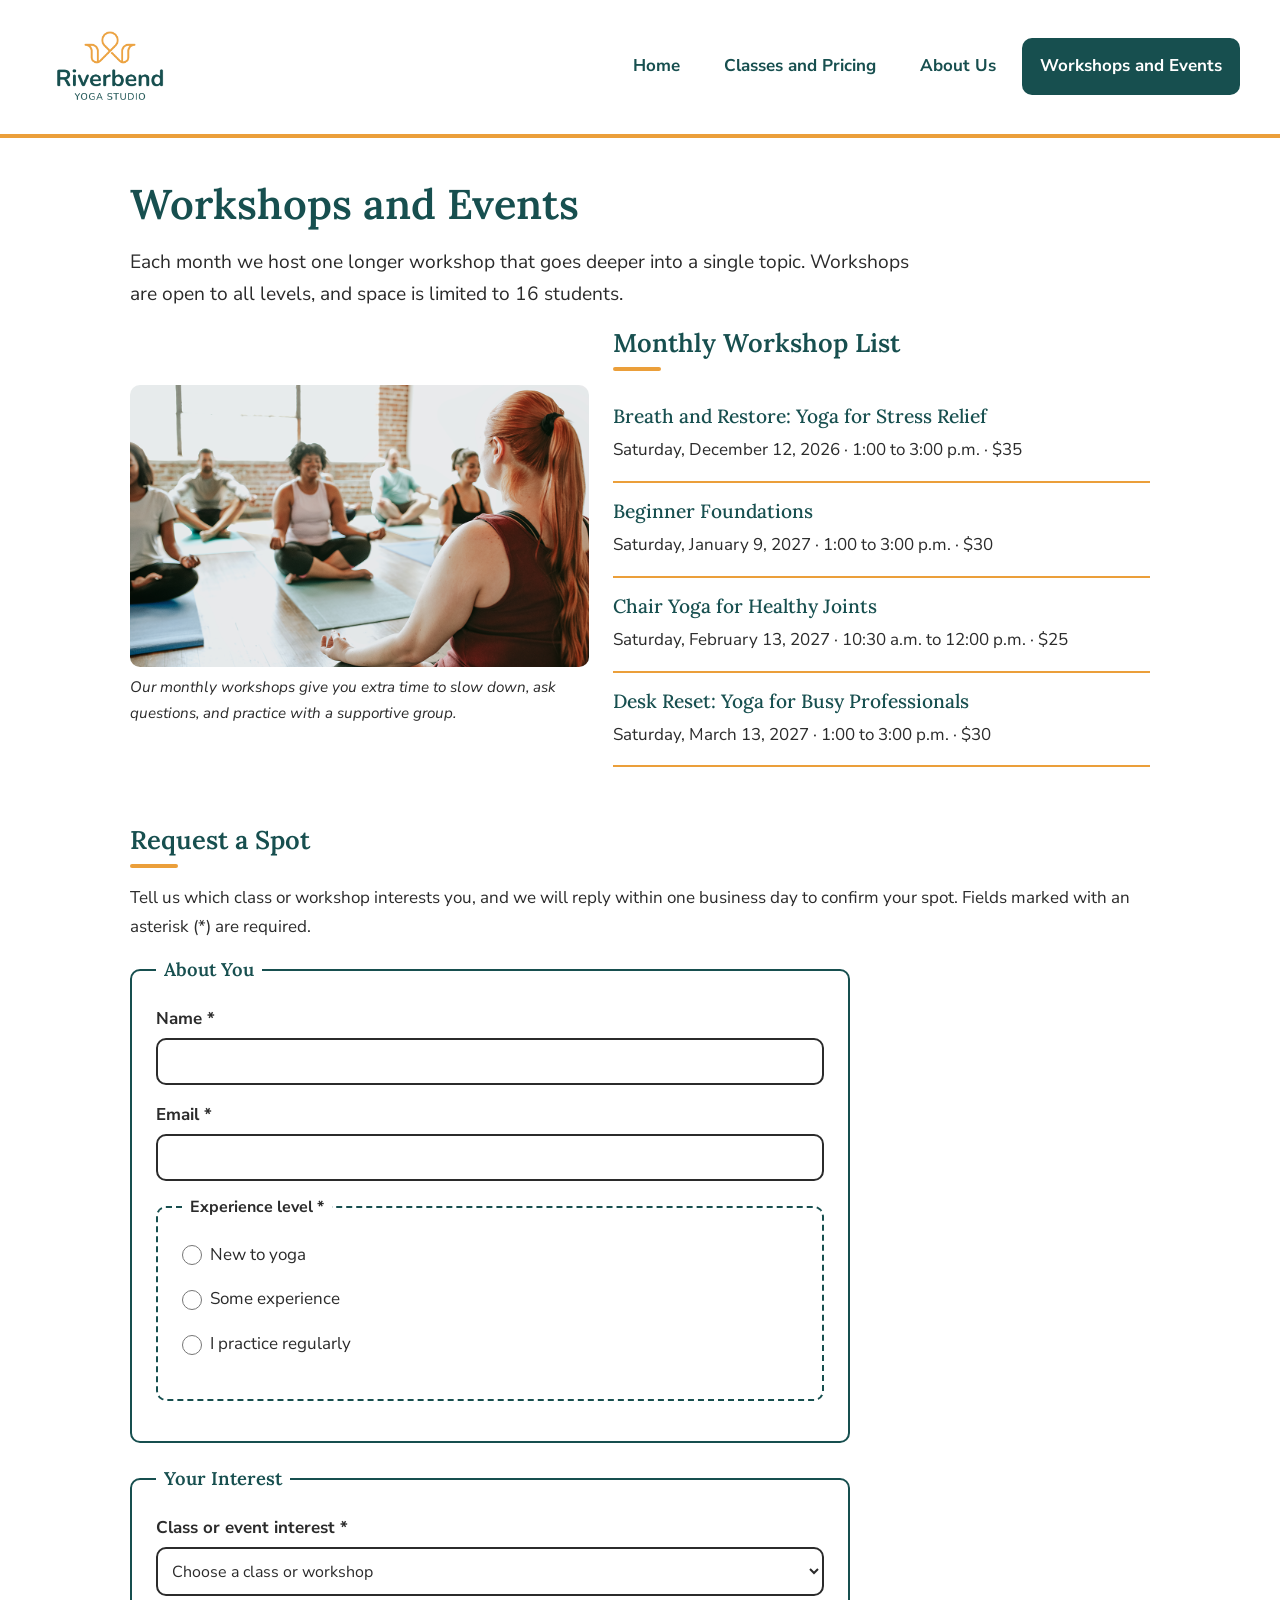
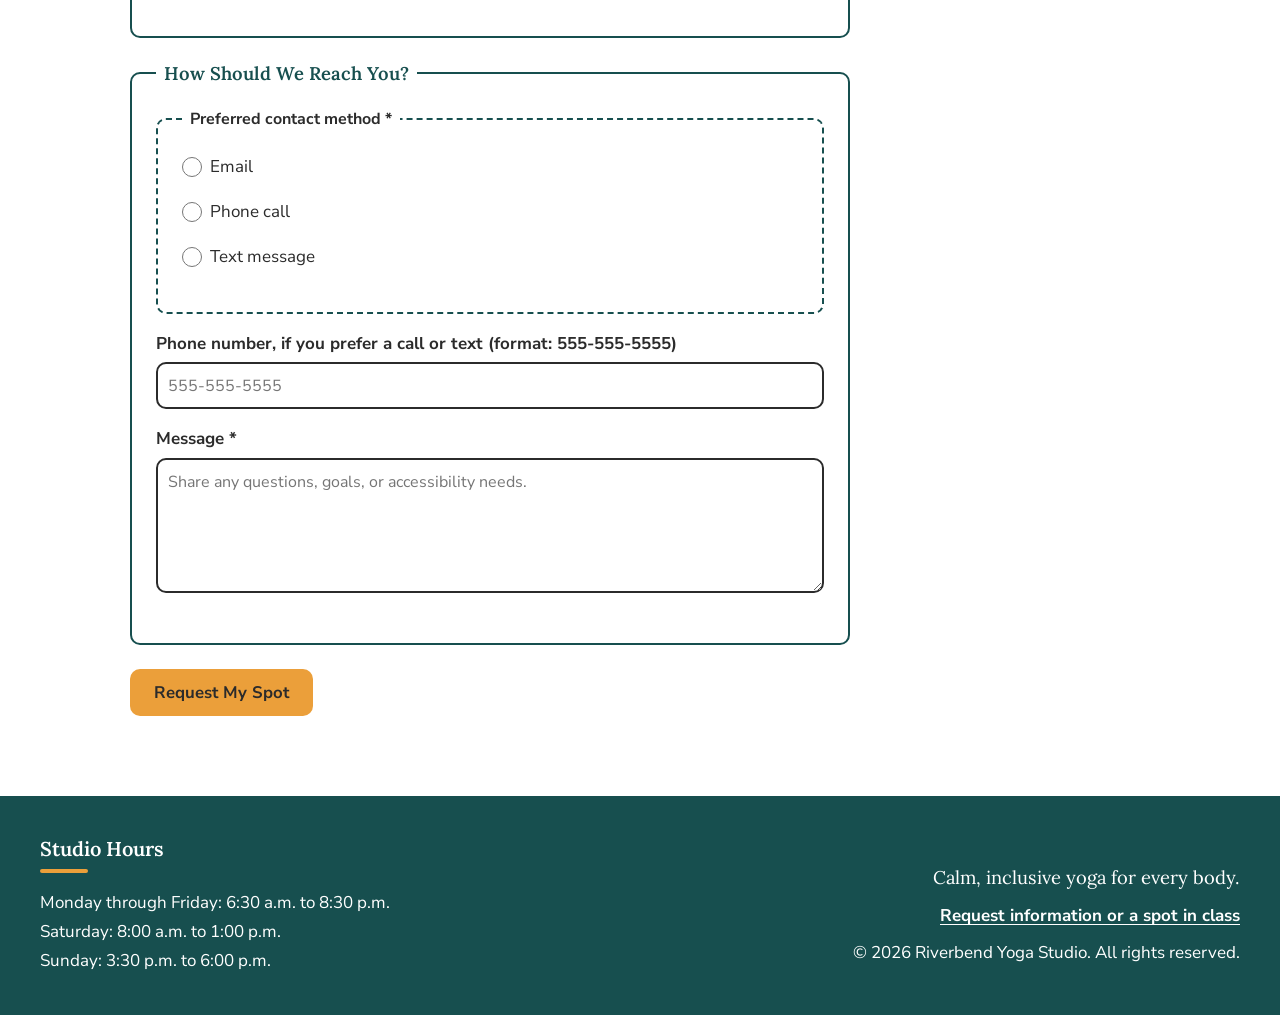
==== events.html @ 4f15dd99 "Add files via upload Add Riverbend Yoga Studio site files" ====
<!DOCTYPE html>
<html lang="en">
<head>
  <meta charset="UTF-8">
  <meta name="viewport" content="width=device-width, initial-scale=1.0">
  <meta name="description" content="See Riverbend Yoga Studio's monthly workshops and request a spot in a class or event.">
  <title>Workshops and Events | Riverbend Yoga Studio</title>
  <link rel="preconnect" href="https://fonts.googleapis.com">
  <link rel="preconnect" href="https://fonts.gstatic.com" crossorigin>
  <link rel="stylesheet" href="https://fonts.googleapis.com/css2?family=Lora:wght@500;600&family=Nunito+Sans:wght@400;600;700&display=swap">
  <link rel="stylesheet" href="css/styles.css">
</head>
<body>
  <a class="skip-link" href="#main-content">Skip to main content</a>

  <header class="site-header">
    <a class="brand" href="index.html">
      <img src="images/yoga-logo_c.png" alt="Riverbend Yoga Studio home" width="1872" height="1359">
    </a>
    <nav aria-label="Main navigation">
      <ul>
          <li><a href="index.html">Home</a></li>
          <li><a href="services.html">Classes and Pricing</a></li>
          <li><a href="about.html">About Us</a></li>
          <li><a href="events.html" aria-current="page">Workshops and Events</a></li>
      </ul>
    </nav>
  </header>

  <main id="main-content">
    <h1>Workshops and Events</h1>
    <p class="intro">Each month we host one longer workshop that goes deeper into a single topic. Workshops are open to all levels, and space is limited to 16 students.</p>

    <section class="media-row">
      <figure>
        <img src="images/yoga-workshop_c.png" alt="Instructor leading a seated meditation for a diverse group of students on mats" width="1200" height="737">
        <figcaption>Our monthly workshops give you extra time to slow down, ask questions, and practice with a supportive group.</figcaption>
      </figure>
      <div>
        <h2>Monthly Workshop List</h2>
        <ul class="event-list">
          <li><h3>Breath and Restore: Yoga for Stress Relief</h3><p>Saturday, December 12, 2026 &middot; 1:00 to 3:00 p.m. &middot; $35</p></li>
          <li><h3>Beginner Foundations</h3><p>Saturday, January 9, 2027 &middot; 1:00 to 3:00 p.m. &middot; $30</p></li>
          <li><h3>Chair Yoga for Healthy Joints</h3><p>Saturday, February 13, 2027 &middot; 10:30 a.m. to 12:00 p.m. &middot; $25</p></li>
          <li><h3>Desk Reset: Yoga for Busy Professionals</h3><p>Saturday, March 13, 2027 &middot; 1:00 to 3:00 p.m. &middot; $30</p></li>
        </ul>
      </div>
    </section>

    <section id="request-form">
      <h2>Request a Spot</h2>
      <p>Tell us which class or workshop interests you, and we will reply within one business day to confirm your spot. Fields marked with an asterisk (*) are required.</p>
      <form class="request-form" action="#" method="post">
        <fieldset>
          <legend>About You</legend>
          <p>
            <label for="full-name">Name *</label>
            <input type="text" id="full-name" name="full-name" autocomplete="name" required minlength="2" maxlength="60">
          </p>
          <p>
            <label for="email">Email *</label>
            <input type="email" id="email" name="email" autocomplete="email" required>
          </p>
          <fieldset class="choice-group">
            <legend>Experience level *</legend>
            <p class="choice">
              <input type="radio" id="level-new" name="experience" value="new" required>
              <label for="level-new">New to yoga</label>
            </p>
            <p class="choice">
              <input type="radio" id="level-some" name="experience" value="some">
              <label for="level-some">Some experience</label>
            </p>
            <p class="choice">
              <input type="radio" id="level-regular" name="experience" value="regular">
              <label for="level-regular">I practice regularly</label>
            </p>
          </fieldset>
        </fieldset>

        <fieldset>
          <legend>Your Interest</legend>
          <p>
            <label for="interest">Class or event interest *</label>
            <select id="interest" name="interest" required>
              <option value="">Choose a class or workshop</option>
              <optgroup label="Classes">
                <option value="gentle">Gentle Yoga</option>
                <option value="vinyasa">Vinyasa Flow</option>
                <option value="restorative">Restorative Yoga</option>
                <option value="private">Private Session</option>
              </optgroup>
              <optgroup label="Workshops">
                <option value="breath-restore">Breath and Restore (December 12)</option>
                <option value="foundations">Beginner Foundations (January 9)</option>
                <option value="chair-yoga">Chair Yoga for Healthy Joints (February 13)</option>
                <option value="desk-reset">Desk Reset (March 13)</option>
              </optgroup>
            </select>
          </p>
        </fieldset>

        <fieldset>
          <legend>How Should We Reach You?</legend>
          <fieldset class="choice-group">
            <legend>Preferred contact method *</legend>
            <p class="choice">
              <input type="radio" id="contact-email" name="contact-method" value="email" required>
              <label for="contact-email">Email</label>
            </p>
            <p class="choice">
              <input type="radio" id="contact-phone" name="contact-method" value="phone">
              <label for="contact-phone">Phone call</label>
            </p>
            <p class="choice">
              <input type="radio" id="contact-text" name="contact-method" value="text">
              <label for="contact-text">Text message</label>
            </p>
          </fieldset>
          <p>
            <label for="phone">Phone number, if you prefer a call or text (format: 555-555-5555)</label>
            <input type="tel" id="phone" name="phone" autocomplete="tel" pattern="[0-9]{3}-[0-9]{3}-[0-9]{4}" placeholder="555-555-5555" title="Enter a 10-digit phone number in the format 555-555-5555">
          </p>
          <p>
            <label for="message">Message *</label>
            <textarea id="message" name="message" rows="5" cols="40" required minlength="10" maxlength="500" placeholder="Share any questions, goals, or accessibility needs."></textarea>
          </p>
        </fieldset>

        <button type="submit">Request My Spot</button>
      </form>
    </section>
  </main>

  <footer class="site-footer">
    <div>
      <h2>Studio Hours</h2>
      <ul>
        <li>Monday through Friday: 6:30 a.m. to 8:30 p.m.</li>
        <li>Saturday: 8:00 a.m. to 1:00 p.m.</li>
        <li>Sunday: 3:30 p.m. to 6:00 p.m.</li>
      </ul>
    </div>
    <div>
      <p class="footer-tagline">Calm, inclusive yoga for every body.</p>
      <p><a href="events.html#request-form">Request information or a spot in class</a></p>
      <p>&copy; 2026 Riverbend Yoga Studio. All rights reserved.</p>
    </div>
  </footer>
</body>
</html>
---- css/styles.css ----
/* ==========================================================
   Riverbend Yoga Studio - shared stylesheet
   Mobile-first: base styles target small screens, and the
   media queries at the bottom adjust the layout for larger ones.
   ========================================================== */

/* ---------- Design tokens: 4 colors, 2 font families ---------- */
:root {
  --color-teal: #174F4F;      /* primary: logo teal, headings, links, footer */
  --color-gold: #EB9F3A;      /* accent: logo gold, buttons, highlights */
  --color-white: #FFFFFF;     /* background, text on teal */
  --color-charcoal: #2B2B2B;  /* body text, text on gold */

  --font-heading: "Lora", Georgia, serif;
  --font-body: "Nunito Sans", Arial, sans-serif;

  --space-xs: 0.5rem;
  --space-sm: 1rem;
  --space-md: 1.5rem;
  --space-lg: 2.5rem;
  --radius: 10px;
}

/* ---------- Base ---------- */
*,
*::before,
*::after {
  box-sizing: border-box;
}

body {
  margin: 0;
  background-color: var(--color-white);
  color: var(--color-charcoal);
  font-family: var(--font-body);
  font-size: 1.0625rem;
  line-height: 1.7;
}

img,
video {
  display: block;
  max-width: 100%;
  height: auto;
  border-radius: var(--radius);
}

audio {
  width: 100%;
  margin-bottom: var(--space-sm);
}

/* ---------- Typography and hierarchy ---------- */
h1,
h2,
h3,
legend,
caption {
  font-family: var(--font-heading);
  color: var(--color-teal);
  line-height: 1.25;
}

h1 {
  font-size: 2rem;
  font-weight: 600;
  margin: 0 0 var(--space-sm);
}

h2 {
  font-size: 1.6rem;
  font-weight: 600;
  margin: 0 0 var(--space-sm);
}

h2::after {
  content: "";
  display: block;
  width: 3rem;
  height: 4px;
  margin-top: var(--space-xs);
  background-color: var(--color-gold);
  border-radius: 2px;
}

h3 {
  font-size: 1.2rem;
  font-weight: 500;
  margin: 0 0 var(--space-xs);
}

p {
  margin: 0 0 var(--space-sm);
}

.intro {
  font-size: 1.2rem;
  max-width: 65ch;
}

.note,
.meta {
  font-size: 0.95rem;
  font-style: italic;
}

a {
  color: var(--color-teal);
  font-weight: 700;
  text-underline-offset: 3px;
}

a:hover {
  text-decoration-color: var(--color-gold);
  text-decoration-thickness: 3px;
}

a:focus-visible,
button:focus-visible,
input:focus-visible,
select:focus-visible,
textarea:focus-visible {
  outline: 3px solid var(--color-gold);
  outline-offset: 2px;
}

/* ---------- Skip link (hidden until keyboard focus) ---------- */
.skip-link {
  position: absolute;
  left: var(--space-sm);
  top: -4rem;
  padding: var(--space-xs) var(--space-sm);
  background-color: var(--color-gold);
  color: var(--color-charcoal);
  border-radius: var(--radius);
  z-index: 10;
}

.skip-link:focus {
  top: var(--space-sm);
}

/* ---------- Header and navigation ---------- */
.site-header {
  display: flex;
  flex-direction: column;
  align-items: center;
  gap: var(--space-sm);
  padding: var(--space-sm);
  background-color: var(--color-white);
  border-bottom: 4px solid var(--color-gold);
}

.brand img {
  width: 160px;
  border-radius: 0;
}

nav {
  width: 100%;
}

nav ul {
  display: flex;
  flex-direction: column;
  gap: var(--space-xs);
  margin: 0;
  padding: 0;
  list-style: none;
}

nav a {
  display: block;
  padding: 0.75rem var(--space-sm);
  min-height: 44px;
  text-align: center;
  text-decoration: none;
  border: 2px solid var(--color-teal);
  border-radius: var(--radius);
}

nav a:hover {
  background-color: var(--color-teal);
  color: var(--color-white);
}

nav a[aria-current="page"] {
  background-color: var(--color-teal);
  color: var(--color-white);
}

/* ---------- Main content and sections ---------- */
main {
  max-width: 1100px;
  margin: 0 auto;
  padding: var(--space-lg) var(--space-sm);
}

section {
  margin-bottom: var(--space-lg);
}

section ul {
  padding-left: 1.25rem;
}

.panel {
  padding: var(--space-md);
  border: 2px solid var(--color-teal);
  border-left: 10px solid var(--color-gold);
  border-radius: var(--radius);
}

.hero,
.media-row {
  display: flex;
  flex-direction: column;
  gap: var(--space-md);
}

.media-row + .card-grid {
  margin-top: var(--space-md);
}

/* ---------- Cards ---------- */
.card-grid {
  display: flex;
  flex-direction: column;
  gap: var(--space-md);
  margin: 0 0 var(--space-md);
  padding: 0;
  list-style: none;
}

.card {
  flex: 1 1 100%;
  padding: var(--space-md);
  background-color: var(--color-white);
  border: 2px solid var(--color-teal);
  border-top: 6px solid var(--color-gold);
  border-radius: var(--radius);
}

.card p:last-child {
  margin-bottom: 0;
}

.price {
  font-family: var(--font-heading);
  font-size: 2rem;
  color: var(--color-teal);
  margin-bottom: var(--space-xs);
}

figure {
  margin: 0;
}

figcaption {
  margin-top: var(--space-xs);
  font-size: 0.95rem;
  font-style: italic;
}

.event-list,
.policy-list {
  padding: 0;
  list-style: none;
}

.event-list li {
  padding: var(--space-sm) 0;
  border-bottom: 2px solid var(--color-gold);
}

.event-list p {
  margin: 0;
}

.policy-list li {
  margin-bottom: var(--space-xs);
}

/* ---------- Schedule table ---------- */
.table-wrap {
  overflow-x: auto;
}

table {
  width: 100%;
  border-collapse: collapse;
}

caption {
  text-align: left;
  font-size: 1.1rem;
  padding-bottom: var(--space-xs);
}

th,
td {
  padding: 0.65rem var(--space-xs);
  text-align: left;
  border-bottom: 1px solid var(--color-teal);
}

td:nth-child(2) {
  white-space: nowrap;
}

thead th {
  background-color: var(--color-teal);
  color: var(--color-white);
}

/* ---------- Buttons ---------- */
.button,
button {
  display: inline-block;
  padding: 0.75rem var(--space-md);
  min-height: 44px;
  background-color: var(--color-gold);
  color: var(--color-charcoal);
  font-family: var(--font-body);
  font-size: 1.05rem;
  font-weight: 700;
  text-decoration: none;
  border: none;
  border-radius: var(--radius);
  cursor: pointer;
}

.button:hover,
button:hover {
  background-color: var(--color-teal);
  color: var(--color-white);
}

/* ---------- Form ---------- */
.request-form {
  display: flex;
  flex-direction: column;
  gap: var(--space-md);
  max-width: 720px;
}

fieldset {
  margin: 0;
  padding: var(--space-md);
  border: 2px solid var(--color-teal);
  border-radius: var(--radius);
}

legend {
  padding: 0 var(--space-xs);
  font-weight: 600;
  font-size: 1.15rem;
}

label {
  display: block;
  margin-bottom: 0.25rem;
  font-weight: 700;
}

input,
select,
textarea {
  width: 100%;
  padding: 0.65rem;
  min-height: 44px;
  font-family: var(--font-body);
  font-size: 1rem;
  color: var(--color-charcoal);
  background-color: var(--color-white);
  border: 2px solid var(--color-charcoal);
  border-radius: var(--radius);
}

.choice-group {
  margin-bottom: var(--space-sm);
  border-style: dashed;
}

.choice-group legend {
  font-family: var(--font-body);
  font-size: 1rem;
  font-weight: 700;
  color: var(--color-charcoal);
}

.choice {
  display: flex;
  align-items: center;
  gap: var(--space-xs);
}

.choice input {
  width: 1.25rem;
  min-height: 1.25rem;
  margin: 0;
  accent-color: var(--color-teal);
}

.choice label {
  margin: 0;
  font-weight: 400;
}

.request-form button {
  align-self: flex-start;
}

/* ---------- Footer ---------- */
.site-footer {
  display: flex;
  flex-direction: column;
  gap: var(--space-md);
  padding: var(--space-lg) var(--space-sm);
  background-color: var(--color-teal);
  color: var(--color-white);
}

.site-footer h2 {
  color: var(--color-white);
  font-size: 1.25rem;
}

.site-footer a {
  color: var(--color-white);
}

.site-footer ul {
  margin: 0;
  padding: 0;
  list-style: none;
}

.site-footer p {
  margin: 0 0 var(--space-xs);
}

.footer-tagline {
  font-family: var(--font-heading);
  font-size: 1.15rem;
}

/* ==========================================================
   Tablet and up: 768px
   ========================================================== */
@media (min-width: 768px) {
  h1 {
    font-size: 2.6rem;
  }

  .site-header {
    flex-direction: row;
    justify-content: space-between;
    padding: var(--space-sm) var(--space-lg);
  }

  .brand img {
    width: 140px;
  }

  nav {
    width: auto;
  }

  nav ul {
    flex-direction: row;
    flex-wrap: wrap;
    justify-content: flex-end;
  }

  nav a {
    border-color: transparent;
  }

  main {
    padding: var(--space-lg);
  }

  .card-grid {
    flex-direction: row;
    flex-wrap: wrap;
  }

  .card {
    flex: 1 1 calc(50% - var(--space-md));
  }

  .hero,
  .media-row {
    flex-direction: row;
    align-items: center;
  }

  .hero > picture,
  .hero-text {
    flex: 1 1 0;
    min-width: 0;
  }

  .media-row > img,
  .media-row > figure {
    flex: 0 0 45%;
    width: 45%;
    min-width: 0;
  }

  .instructor > img {
    flex: 0 0 35%;
    width: 35%;
    max-width: 360px;
  }

  .media-row > div {
    flex: 1 1 0;
    min-width: 0;
  }

  .site-footer {
    flex-direction: row;
    justify-content: space-between;
    align-items: flex-end;
    padding: var(--space-lg);
  }

  .site-footer > div:last-child {
    text-align: right;
  }
}

/* ==========================================================
   Desktop: 1024px
   ========================================================== */
@media (min-width: 1024px) {
  .card {
    flex: 1 1 0;
  }

  .price-grid .card {
    flex: 1 1 calc(33% - var(--space-md));
  }
}
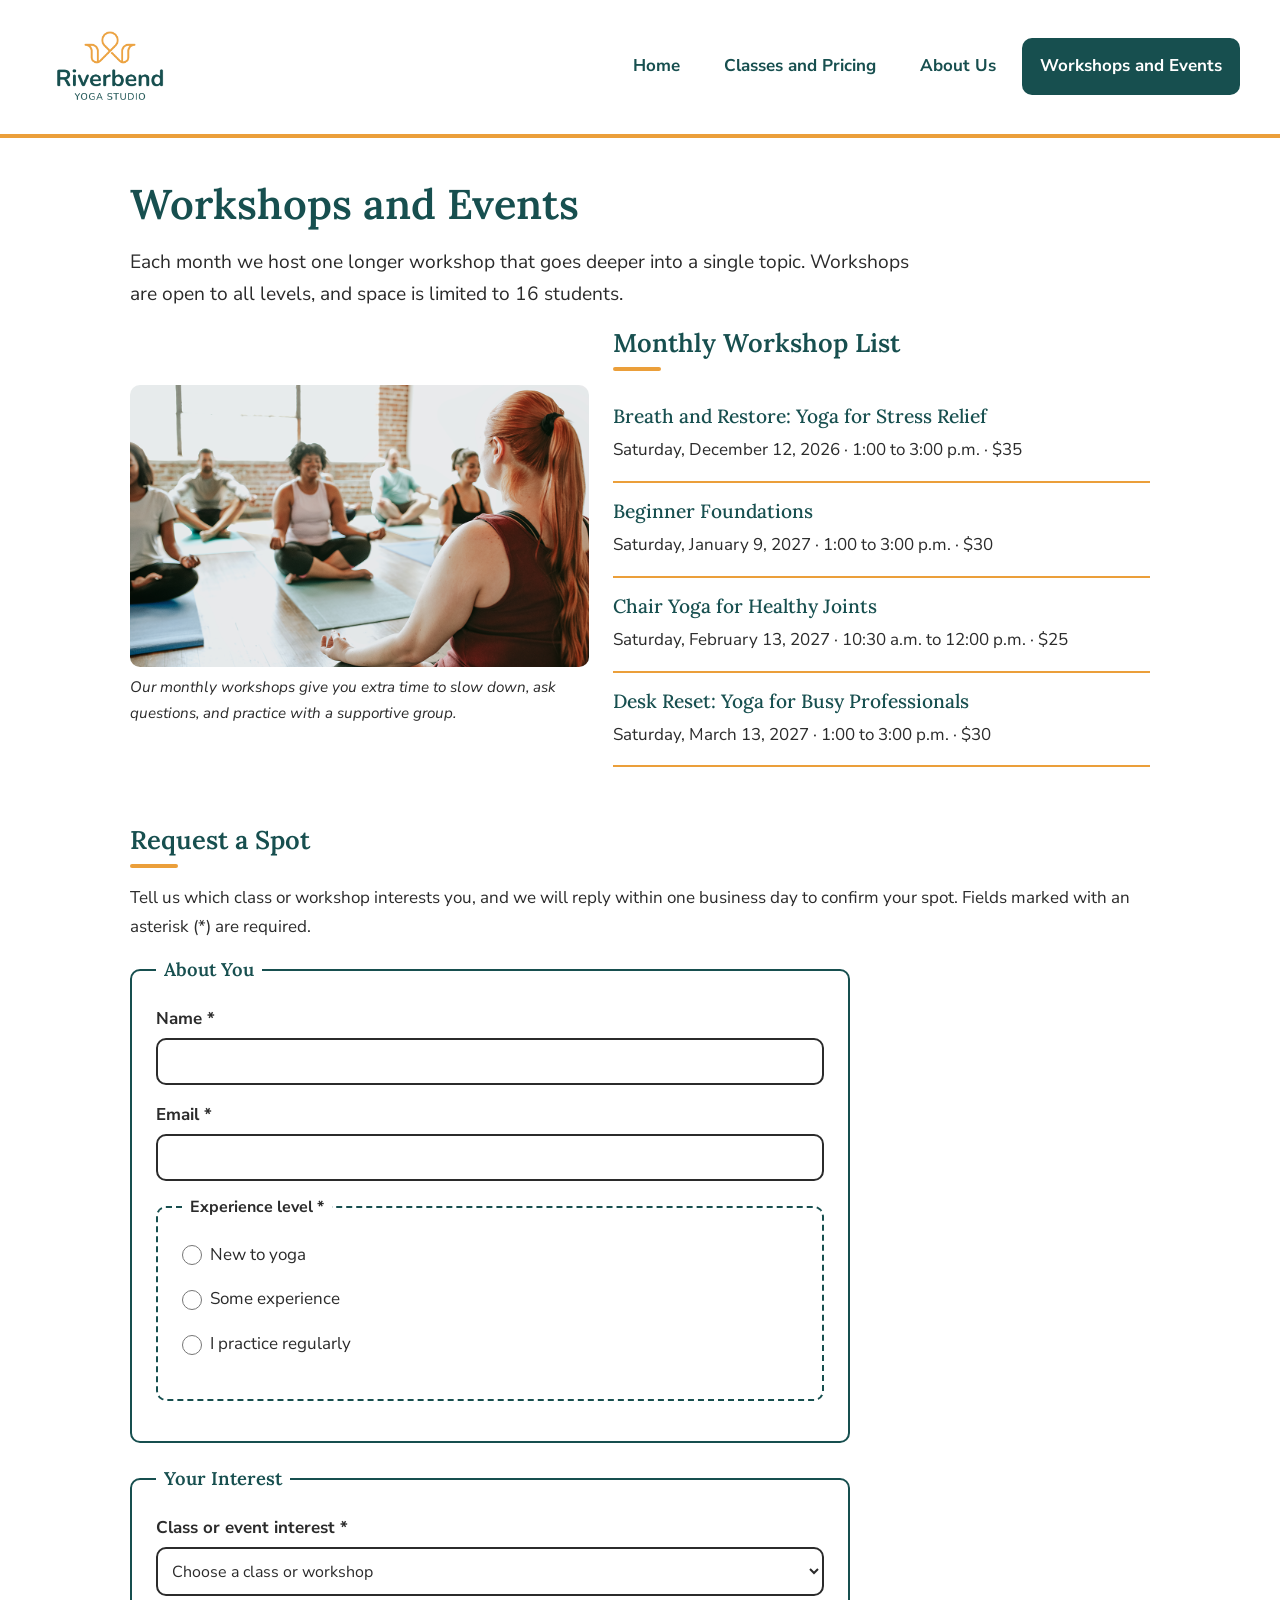
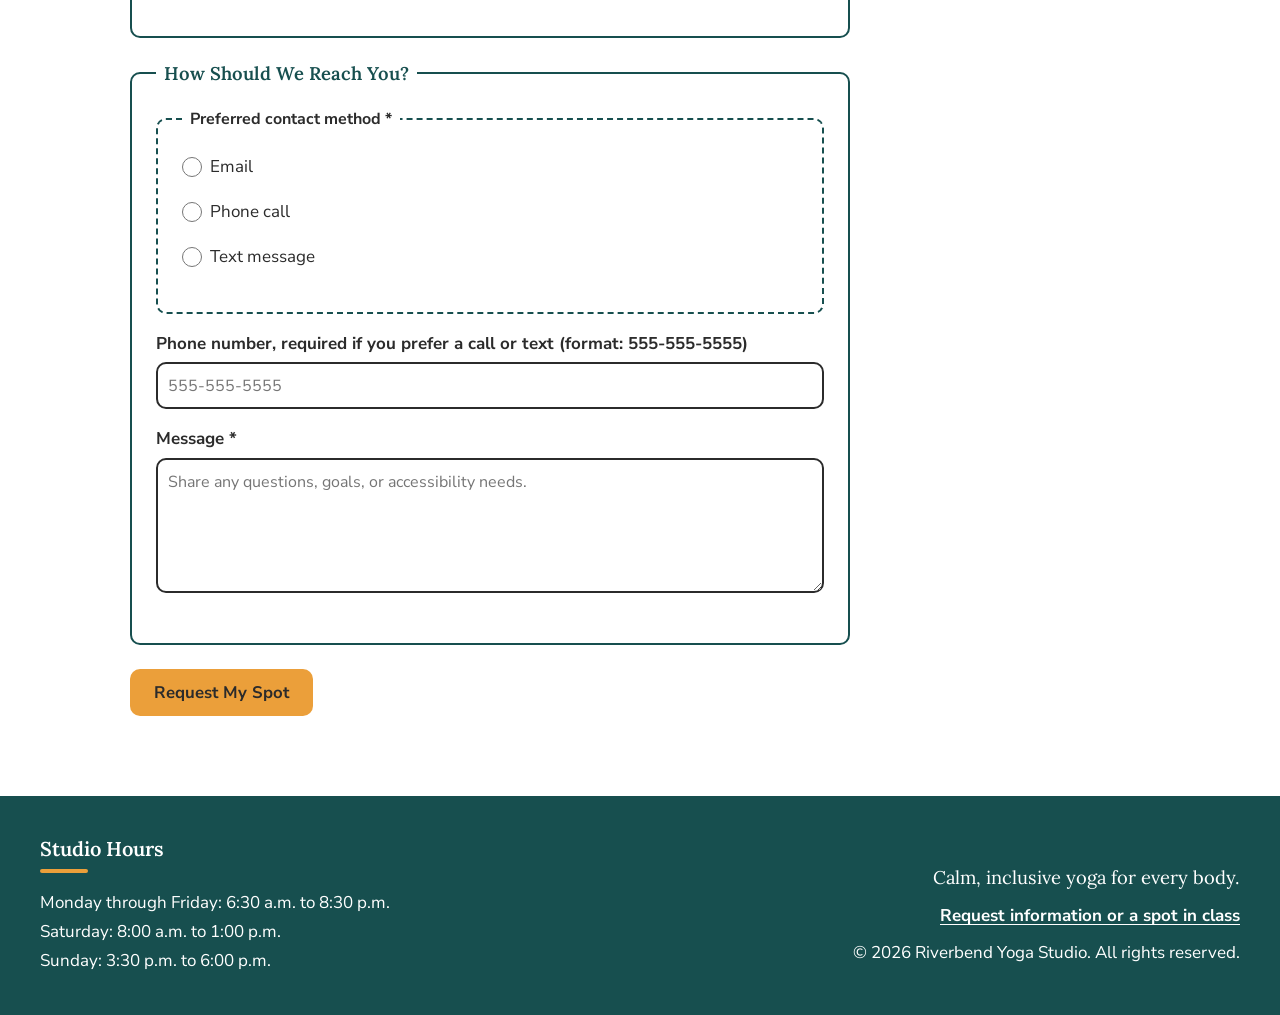
==== commit f7968ea2: "Add files via upload Added Touchstone 4 JavaScript, form validation, and localStorage" ====
--- a/events.html
+++ b/events.html
@@ -9,6 +9,7 @@
   <link rel="preconnect" href="https://fonts.gstatic.com" crossorigin>
   <link rel="stylesheet" href="https://fonts.googleapis.com/css2?family=Lora:wght@500;600&family=Nunito+Sans:wght@400;600;700&display=swap">
   <link rel="stylesheet" href="css/styles.css">
+  <script src="js/main.js" defer></script>
 </head>
 <body>
   <a class="skip-link" href="#main-content">Skip to main content</a>
@@ -50,18 +51,22 @@
     <section id="request-form">
       <h2>Request a Spot</h2>
       <p>Tell us which class or workshop interests you, and we will reply within one business day to confirm your spot. Fields marked with an asterisk (*) are required.</p>
-      <form class="request-form" action="#" method="post">
+      <p id="saved-details-note" class="saved-note" hidden>Welcome back, <span id="returning-name"></span>. We filled in your contact details from your last request. <button type="button" id="forget-details" class="button-secondary">Clear my saved details</button></p>
+      <p id="form-status" class="form-status" role="status" tabindex="-1"></p>
+      <form id="request-spot-form" class="request-form" action="#" method="post">
         <fieldset>
           <legend>About You</legend>
           <p>
             <label for="full-name">Name *</label>
-            <input type="text" id="full-name" name="full-name" autocomplete="name" required minlength="2" maxlength="60">
+            <input type="text" id="full-name" name="full-name" aria-describedby="full-name-error" autocomplete="name" required minlength="2" maxlength="60">
+            <span id="full-name-error" class="error-message" hidden></span>
           </p>
           <p>
             <label for="email">Email *</label>
-            <input type="email" id="email" name="email" autocomplete="email" required>
+            <input type="email" id="email" name="email" aria-describedby="email-error" autocomplete="email" required>
+            <span id="email-error" class="error-message" hidden></span>
           </p>
-          <fieldset class="choice-group">
+          <fieldset id="experience-group" class="choice-group" aria-describedby="experience-error">
             <legend>Experience level *</legend>
             <p class="choice">
               <input type="radio" id="level-new" name="experience" value="new" required>
@@ -75,6 +80,7 @@
               <input type="radio" id="level-regular" name="experience" value="regular">
               <label for="level-regular">I practice regularly</label>
             </p>
+            <p id="experience-error" class="error-message" hidden></p>
           </fieldset>
         </fieldset>
 
@@ -82,7 +88,7 @@
           <legend>Your Interest</legend>
           <p>
             <label for="interest">Class or event interest *</label>
-            <select id="interest" name="interest" required>
+            <select id="interest" name="interest" required aria-describedby="interest-error">
               <option value="">Choose a class or workshop</option>
               <optgroup label="Classes">
                 <option value="gentle">Gentle Yoga</option>
@@ -97,12 +103,13 @@
                 <option value="desk-reset">Desk Reset (March 13)</option>
               </optgroup>
             </select>
+            <span id="interest-error" class="error-message" hidden></span>
           </p>
         </fieldset>
 
         <fieldset>
           <legend>How Should We Reach You?</legend>
-          <fieldset class="choice-group">
+          <fieldset id="contact-method-group" class="choice-group" aria-describedby="contact-method-error">
             <legend>Preferred contact method *</legend>
             <p class="choice">
               <input type="radio" id="contact-email" name="contact-method" value="email" required>
@@ -116,14 +123,17 @@
               <input type="radio" id="contact-text" name="contact-method" value="text">
               <label for="contact-text">Text message</label>
             </p>
+            <p id="contact-method-error" class="error-message" hidden></p>
           </fieldset>
           <p>
-            <label for="phone">Phone number, if you prefer a call or text (format: 555-555-5555)</label>
-            <input type="tel" id="phone" name="phone" autocomplete="tel" pattern="[0-9]{3}-[0-9]{3}-[0-9]{4}" placeholder="555-555-5555" title="Enter a 10-digit phone number in the format 555-555-5555">
+            <label for="phone">Phone number, required if you prefer a call or text (format: 555-555-5555)</label>
+            <input type="tel" id="phone" name="phone" aria-describedby="phone-error" autocomplete="tel" pattern="[0-9]{3}-[0-9]{3}-[0-9]{4}" placeholder="555-555-5555" title="Enter a 10-digit phone number in the format 555-555-5555">
+            <span id="phone-error" class="error-message" hidden></span>
           </p>
           <p>
             <label for="message">Message *</label>
-            <textarea id="message" name="message" rows="5" cols="40" required minlength="10" maxlength="500" placeholder="Share any questions, goals, or accessibility needs."></textarea>
+            <textarea id="message" name="message" aria-describedby="message-error" rows="5" cols="40" required minlength="10" maxlength="500" placeholder="Share any questions, goals, or accessibility needs."></textarea>
+            <span id="message-error" class="error-message" hidden></span>
           </p>
         </fieldset>
 
--- a/css/styles.css
+++ b/css/styles.css
@@ -411,6 +411,122 @@
   align-self: flex-start;
 }
 
+/* ---------- Touchstone 4: class finder ---------- */
+.button-secondary {
+  background-color: var(--color-white);
+  color: var(--color-teal);
+  border: 2px solid var(--color-teal);
+}
+
+.button-secondary[aria-pressed="true"] {
+  background-color: var(--color-teal);
+  color: var(--color-white);
+}
+
+.button-secondary[aria-pressed="true"]::before {
+  content: "\2713  ";
+}
+
+.finder-controls {
+  display: flex;
+  flex-direction: column;
+  gap: 0 var(--space-md);
+}
+
+.finder-controls p {
+  margin: 0 0 var(--space-sm);
+}
+
+.finder-count {
+  font-weight: 700;
+}
+
+.finder-card .badge {
+  display: inline-block;
+  margin-bottom: var(--space-xs);
+  padding: 0.1rem 0.6rem;
+  background-color: var(--color-gold);
+  color: var(--color-charcoal);
+  font-size: 0.9rem;
+  font-weight: 700;
+  border-radius: var(--radius);
+}
+
+.card-actions {
+  display: flex;
+  flex-wrap: wrap;
+  gap: var(--space-xs);
+}
+
+.card-actions .button,
+.card-actions button {
+  padding: 0.6rem var(--space-sm);
+  font-size: 0.98rem;
+}
+
+.saved-classes {
+  padding-top: var(--space-sm);
+  border-top: 2px dashed var(--color-teal);
+}
+
+/* ---------- Touchstone 4: form feedback ---------- */
+.error-message {
+  display: block;
+  margin-top: var(--space-xs);
+  padding: 0.35rem 0.75rem;
+  background-color: var(--color-gold);
+  color: var(--color-charcoal);
+  font-weight: 700;
+  border-radius: var(--radius);
+}
+
+.error-message::before {
+  content: "Error: ";
+}
+
+.error-message[hidden] {
+  display: none;
+}
+
+input[aria-invalid="true"],
+select[aria-invalid="true"],
+textarea[aria-invalid="true"],
+fieldset[aria-invalid="true"] {
+  border: 3px solid var(--color-gold);
+  border-left-width: 10px;
+}
+
+.form-status:empty {
+  display: none;
+}
+
+.form-status {
+  max-width: 720px;
+  padding: var(--space-sm);
+  font-weight: 700;
+  border-radius: var(--radius);
+}
+
+.form-status.is-error {
+  border: 3px solid var(--color-gold);
+}
+
+.form-status.is-success {
+  background-color: var(--color-teal);
+  color: var(--color-white);
+}
+
+.saved-note {
+  max-width: 720px;
+  padding: var(--space-sm);
+  border: 2px solid var(--color-teal);
+  border-radius: var(--radius);
+}
+
+.saved-note button {
+  margin-top: var(--space-xs);
+}
+
 /* ---------- Footer ---------- */
 .site-footer {
   display: flex;
@@ -520,6 +636,24 @@
     min-width: 0;
   }
 
+  .finder-controls {
+    flex-direction: row;
+    flex-wrap: wrap;
+    align-items: flex-end;
+  }
+
+  .finder-controls p {
+    flex: 1 1 14rem;
+  }
+
+  .finder-controls p:last-child {
+    flex: 0 0 auto;
+  }
+
+  .finder-results .card {
+    flex: 0 1 calc(50% - var(--space-md));
+  }
+
   .site-footer {
     flex-direction: row;
     justify-content: space-between;
@@ -543,4 +677,8 @@
   .price-grid .card {
     flex: 1 1 calc(33% - var(--space-md));
   }
-}
+
+  .finder-results .card {
+    flex: 0 1 calc(33.333% - var(--space-md));
+  }
+}
